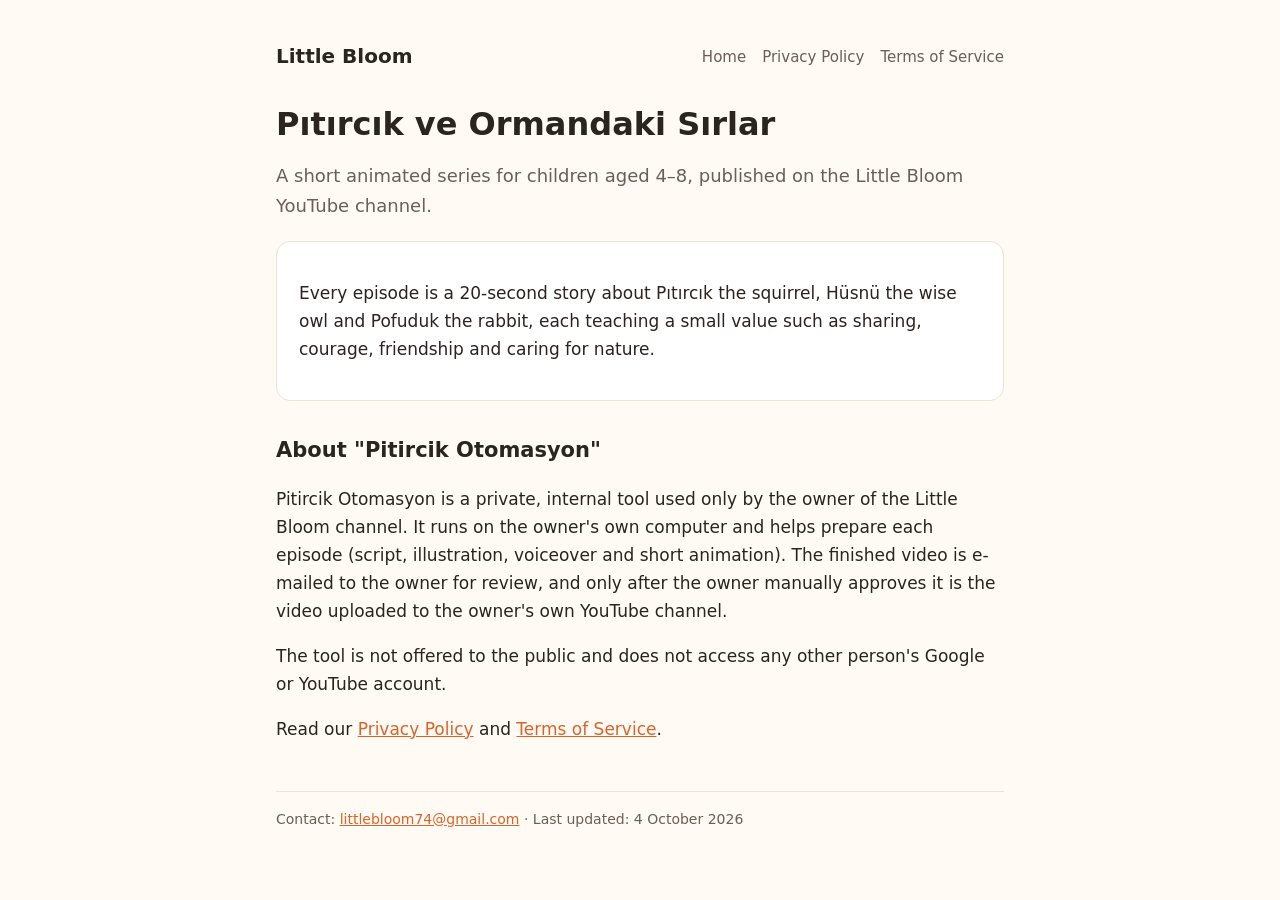
==== index.html @ 4b40c84c "Add files via upload" ====
<!doctype html><html lang="en"><head><meta charset="utf-8"><meta name="viewport" content="width=device-width,initial-scale=1"><title>Little Bloom – Pitircik Otomasyon</title><link rel="stylesheet" href="style.css"></head><body><main><header><a class="brand" href="index.html">Little Bloom</a><nav><a href="index.html">Home</a><a href="privacy.html">Privacy Policy</a><a href="terms.html">Terms of Service</a></nav></header>
<h1>Pıtırcık ve Ormandaki Sırlar</h1>
<p class="lead">A short animated series for children aged 4–8, published on the Little Bloom YouTube channel.</p>
<div class="card">
<p>Every episode is a 20-second story about Pıtırcık the squirrel, Hüsnü the wise owl and Pofuduk the rabbit, each teaching a small value such as sharing, courage, friendship and caring for nature.</p>
</div>
<h2>About "Pitircik Otomasyon"</h2>
<p>Pitircik Otomasyon is a private, internal tool used only by the owner of the Little Bloom channel. It runs on the owner's own computer and helps prepare each episode (script, illustration, voiceover and short animation). The finished video is e-mailed to the owner for review, and only after the owner manually approves it is the video uploaded to the owner's own YouTube channel.</p>
<p>The tool is not offered to the public and does not access any other person's Google or YouTube account.</p>
<p>Read our <a href="privacy.html">Privacy Policy</a> and <a href="terms.html">Terms of Service</a>.</p>
<footer>Contact: <a href="mailto:littlebloom74@gmail.com">littlebloom74@gmail.com</a> · Last updated: 4 October 2026</footer></main></body></html>
---- style.css ----
:root{--bg:#fffaf3;--fg:#2b2420;--muted:#6b5f57;--accent:#d9642b;--card:#ffffff;--line:#efe3d6}
@media (prefers-color-scheme:dark){:root{--bg:#1d1916;--fg:#f3ebe3;--muted:#b9aca1;--accent:#f08a50;--card:#28221e;--line:#3a322c}}
*{box-sizing:border-box}
body{margin:0;background:var(--bg);color:var(--fg);font:17px/1.65 system-ui,-apple-system,"Segoe UI",Roboto,sans-serif}
main{max-width:760px;margin:0 auto;padding:40px 16px 64px}
header{display:flex;flex-wrap:wrap;gap:12px 20px;align-items:center;justify-content:space-between;margin-bottom:32px}
.brand{font-weight:700;font-size:20px;color:var(--fg);text-decoration:none}
nav a{color:var(--muted);text-decoration:none;margin-left:16px;font-size:15px}
nav a:first-child{margin-left:0}
nav a:hover{color:var(--accent)}
h1{font-size:32px;line-height:1.2;margin:0 0 8px}
h2{font-size:21px;margin:32px 0 8px}
p,li{color:var(--fg)}
.lead{color:var(--muted);font-size:18px}
.card{background:var(--card);border:1px solid var(--line);border-radius:14px;padding:20px 22px;margin:20px 0}
a{color:var(--accent)}
footer{margin-top:48px;padding-top:16px;border-top:1px solid var(--line);color:var(--muted);font-size:14px}
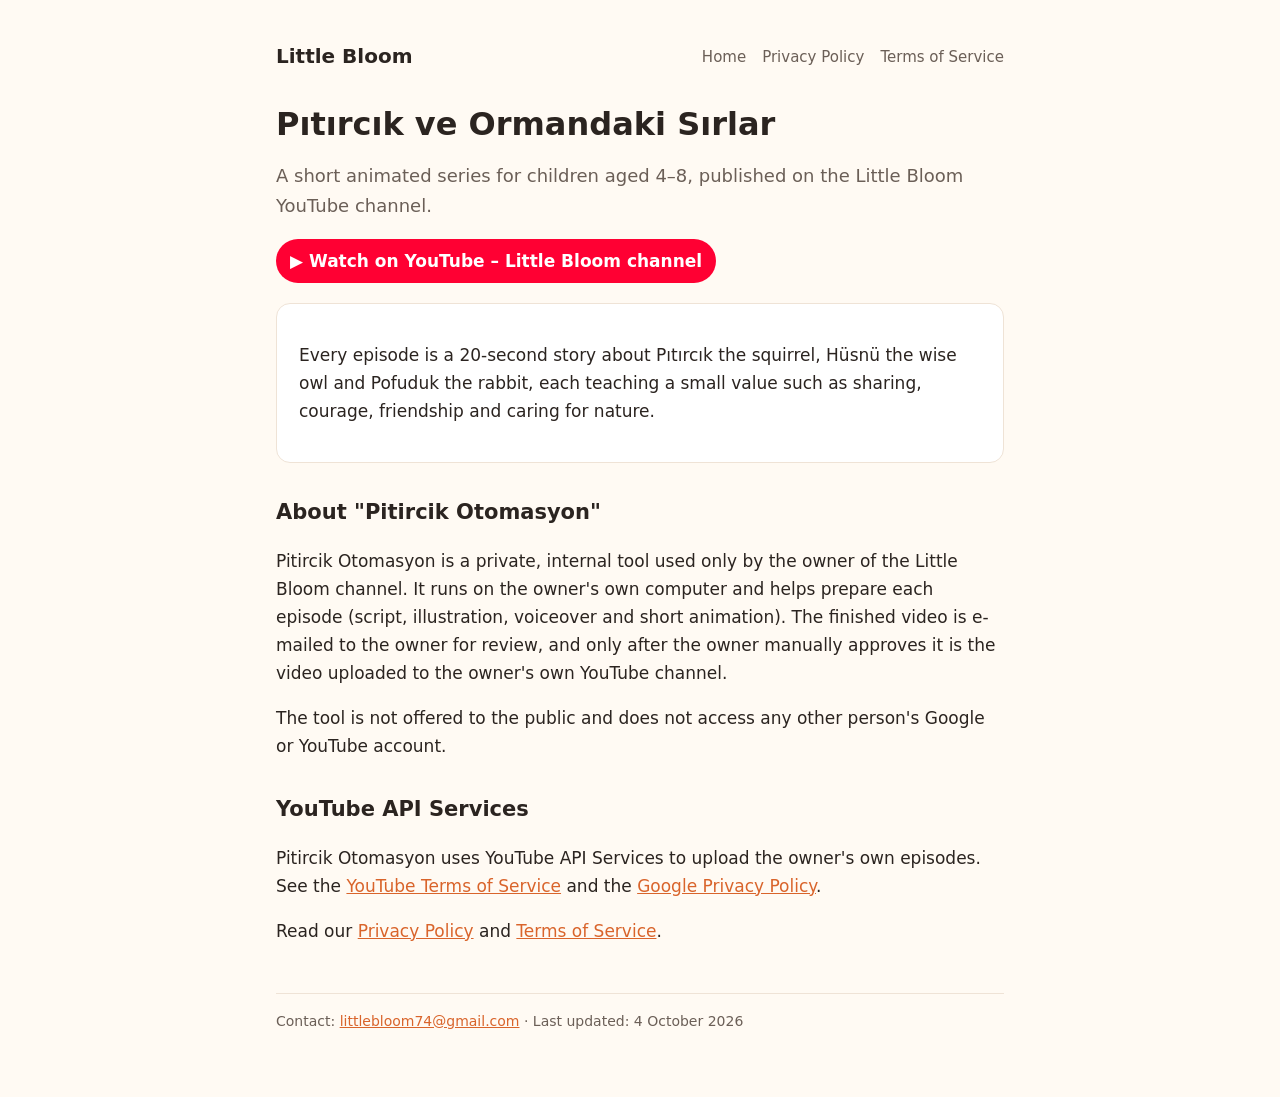
==== commit 76b48e3c: "Add files via upload" ====
--- a/index.html
+++ b/index.html
@@ -1,11 +1,14 @@
 <!doctype html><html lang="en"><head><meta charset="utf-8"><meta name="viewport" content="width=device-width,initial-scale=1"><title>Little Bloom – Pitircik Otomasyon</title><link rel="stylesheet" href="style.css"></head><body><main><header><a class="brand" href="index.html">Little Bloom</a><nav><a href="index.html">Home</a><a href="privacy.html">Privacy Policy</a><a href="terms.html">Terms of Service</a></nav></header>
 <h1>Pıtırcık ve Ormandaki Sırlar</h1>
 <p class="lead">A short animated series for children aged 4–8, published on the Little Bloom YouTube channel.</p>
+<p><a class="yt" href="https://www.youtube.com/channel/UCOMRZ1YDPUIf8EcZC2IHQGA">▶ Watch on YouTube – Little Bloom channel</a></p>
 <div class="card">
 <p>Every episode is a 20-second story about Pıtırcık the squirrel, Hüsnü the wise owl and Pofuduk the rabbit, each teaching a small value such as sharing, courage, friendship and caring for nature.</p>
 </div>
 <h2>About "Pitircik Otomasyon"</h2>
 <p>Pitircik Otomasyon is a private, internal tool used only by the owner of the Little Bloom channel. It runs on the owner's own computer and helps prepare each episode (script, illustration, voiceover and short animation). The finished video is e-mailed to the owner for review, and only after the owner manually approves it is the video uploaded to the owner's own YouTube channel.</p>
 <p>The tool is not offered to the public and does not access any other person's Google or YouTube account.</p>
+<h2>YouTube API Services</h2>
+<p>Pitircik Otomasyon uses YouTube API Services to upload the owner's own episodes. See the <a href="https://www.youtube.com/t/terms">YouTube Terms of Service</a> and the <a href="https://policies.google.com/privacy">Google Privacy Policy</a>.</p>
 <p>Read our <a href="privacy.html">Privacy Policy</a> and <a href="terms.html">Terms of Service</a>.</p>
 <footer>Contact: <a href="mailto:littlebloom74@gmail.com">littlebloom74@gmail.com</a> · Last updated: 4 October 2026</footer></main></body></html>
--- a/style.css
+++ b/style.css
@@ -15,3 +15,4 @@
 .card{background:var(--card);border:1px solid var(--line);border-radius:14px;padding:20px 22px;margin:20px 0}
 a{color:var(--accent)}
 footer{margin-top:48px;padding-top:16px;border-top:1px solid var(--line);color:var(--muted);font-size:14px}
+.yt{display:inline-block;background:#ff0033;color:#fff;text-decoration:none;font-weight:600;padding:8px 14px;border-radius:999px}
